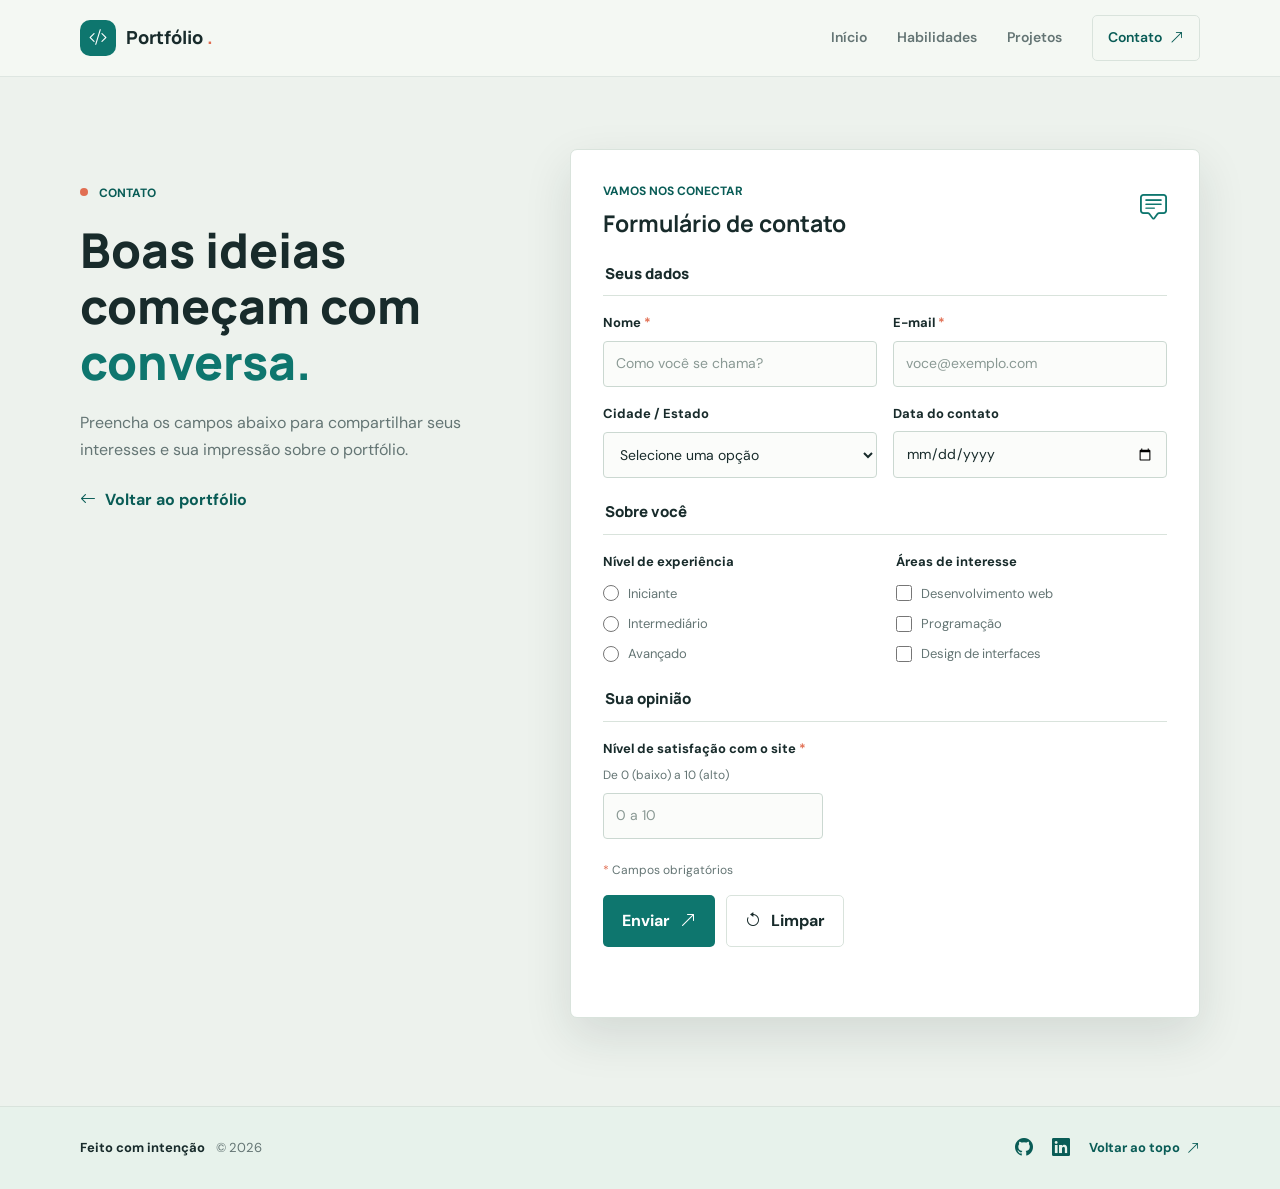
==== contato.html @ fa54955a "first commit" ====
<!DOCTYPE html>
<html lang="pt-BR">
<head>
	<meta charset="UTF-8">
	<meta name="viewport" content="width=device-width, initial-scale=1.0">
	<meta name="description" content="Entre em contato pelo portfólio acadêmico de Análise e Desenvolvimento de Sistemas.">
	<title>Contato | Seu Nome Completo</title>
	<link rel="preconnect" href="https://fonts.googleapis.com">
	<link rel="preconnect" href="https://fonts.gstatic.com" crossorigin>
	<link href="https://fonts.googleapis.com/css2?family=DM+Sans:wght@400;500;600;700&family=Manrope:wght@400;500;600;700;800&display=swap" rel="stylesheet">
	<link rel="stylesheet" href="https://cdn.jsdelivr.net/npm/bootstrap-icons@1.11.3/font/bootstrap-icons.min.css">
	<link rel="stylesheet" href="css/estilo.css">
</head>
<body id="top" class="contact-page">
	<header class="site-header">
		<div class="header-inner">
			<a class="brand" href="index.html" aria-label="Página inicial">
				<span class="brand-icon"><i class="bi bi-code-slash" aria-hidden="true"></i></span>
				<span>Portfólio <span class="brand-dot">.</span></span>
			</a>
			<nav class="main-nav" aria-label="Navegação principal">
				<a href="index.html">Início</a>
				<a href="index.html#secao-habilidades">Habilidades</a>
				<a href="index.html#secao-projetos">Projetos</a>
				<a class="nav-contact" href="contato.html" aria-current="page">Contato <i class="bi bi-arrow-up-right" aria-hidden="true"></i></a>
			</nav>
		</div>
	</header>

	<main class="contact-main content-width">
		<section class="contact-intro" aria-labelledby="titulo-contato">
			<p class="eyebrow"><span class="status-dot"></span> Contato</p>
			<h1 id="titulo-contato">Boas ideias<br>começam com <span>conversa.</span></h1>
			<p>Preencha os campos abaixo para compartilhar seus interesses e sua impressão sobre o portfólio.</p>
			<a class="text-link" href="index.html"><i class="bi bi-arrow-left" aria-hidden="true"></i> Voltar ao portfólio</a>
		</section>

		<section class="form-container" aria-labelledby="titulo-formulario">
			<div class="form-heading">
				<div>
					<p class="eyebrow">Vamos nos conectar</p>
					<h2 id="titulo-formulario">Formulário de contato</h2>
				</div>
				<i class="bi bi-chat-square-text" aria-hidden="true"></i>
			</div>
			<form id="form-contato">
				<fieldset class="form-fieldset">
					<legend>Seus dados</legend>
					<div class="form-grid">
						<label class="form-field">
							<span>Nome <span class="required-mark">*</span></span>
							<input type="text" name="nome" placeholder="Como você se chama?" autocomplete="name" required>
						</label>
						<label class="form-field">
							<span>E-mail <span class="required-mark">*</span></span>
							<input type="email" name="email" placeholder="voce@exemplo.com" autocomplete="email" required>
						</label>
						<label class="form-field">
							<span>Cidade / Estado</span>
							<select name="cidade-estado">
								<option value="" selected>Selecione uma opção</option>
								<option value="sao-paulo-sp">São Paulo / SP</option>
								<option value="rio-de-janeiro-rj">Rio de Janeiro / RJ</option>
								<option value="belo-horizonte-mg">Belo Horizonte / MG</option>
								<option value="outra">Outra cidade</option>
							</select>
						</label>
						<label class="form-field">
							<span>Data do contato</span>
							<input type="date" name="data-contato">
						</label>
					</div>
				</fieldset>

				<fieldset class="form-fieldset choice-fieldset">
					<legend>Sobre você</legend>
					<div class="choice-group">
						<p class="choice-title">Nível de experiência</p>
						<div class="option-list">
							<label class="option-item"><input type="radio" name="experiencia" value="iniciante" required><span>Iniciante</span></label>
							<label class="option-item"><input type="radio" name="experiencia" value="intermediario"><span>Intermediário</span></label>
							<label class="option-item"><input type="radio" name="experiencia" value="avancado"><span>Avançado</span></label>
						</div>
					</div>
					<div class="choice-group">
						<p class="choice-title">Áreas de interesse</p>
						<div class="option-list">
							<label class="option-item"><input type="checkbox" name="interesses" value="desenvolvimento-web"><span>Desenvolvimento web</span></label>
							<label class="option-item"><input type="checkbox" name="interesses" value="programacao"><span>Programação</span></label>
							<label class="option-item"><input type="checkbox" name="interesses" value="design"><span>Design de interfaces</span></label>
						</div>
					</div>
				</fieldset>

				<fieldset class="form-fieldset satisfaction-fieldset">
					<legend>Sua opinião</legend>
					<label class="form-field satisfaction-field">
						<span>Nível de satisfação com o site <span class="required-mark">*</span></span>
						<span class="range-hint">De 0 (baixo) a 10 (alto)</span>
						<input type="number" name="satisfacao" min="0" max="10" placeholder="0 a 10" required>
					</label>
				</fieldset>

				<p class="form-note"><span class="required-mark">*</span> Campos obrigatórios</p>
				<div class="form-actions">
					<button class="button button-primary" type="submit">Enviar <i class="bi bi-arrow-up-right" aria-hidden="true"></i></button>
					<button class="button button-reset" type="reset"><i class="bi bi-arrow-counterclockwise" aria-hidden="true"></i> Limpar</button>
				</div>
				<p class="form-feedback" id="mensagem-formulario" role="status" aria-live="polite"></p>
			</form>
		</section>
	</main>

	<footer class="site-footer">
		<div class="content-width footer-inner">
			<p>Feito com intenção <span>© 2026</span></p>
			<div class="footer-links">
				<a href="https://github.com/" target="_blank" rel="noopener noreferrer" aria-label="GitHub"><i class="bi bi-github" aria-hidden="true"></i></a>
				<a href="https://www.linkedin.com/" target="_blank" rel="noopener noreferrer" aria-label="LinkedIn"><i class="bi bi-linkedin" aria-hidden="true"></i></a>
				<a class="back-to-top" href="#top">Voltar ao topo <i class="bi bi-arrow-up-right" aria-hidden="true"></i></a>
			</div>
		</div>
	</footer>
	<script>
		const contactForm = document.querySelector('#form-contato');
		const feedback = document.querySelector('#mensagem-formulario');

		contactForm.addEventListener('submit', (event) => {
			event.preventDefault();
			feedback.textContent = 'Formulário validado. Para receber mensagens, conecte esta página a um serviço de envio.';
		});

		contactForm.addEventListener('reset', () => {
			feedback.textContent = '';
		});
	</script>
</body>
</html>
---- css/estilo.css ----
@import url('https://fonts.googleapis.com/css2?family=DM+Sans:wght@400;500;600;700&family=Manrope:wght@400;500;600;700;800&display=swap');

:root {
	color-scheme: light;
	--ink: #182b2b;
	--muted: #647574;
	--paper: #f5f8f4;
	--white: #ffffff;
	--line: #d9e3dc;
	--green: #0e766e;
	--green-dark: #095c56;
	--mint: #c6eee0;
	--coral: #e16e52;
	--shadow: 0 16px 42px rgba(24, 43, 43, 0.1);
}

* {
	box-sizing: border-box;
}

html {
	scroll-behavior: smooth;
	scroll-padding-top: 88px;
}

body {
	margin: 0;
	background: var(--paper);
	color: var(--ink);
	font-family: 'DM Sans', sans-serif;
	font-size: 16px;
	line-height: 1.65;
}

a {
	color: inherit;
	text-decoration: none;
}

button,
input,
select {
	font: inherit;
}

button,
a,
input,
select {
	-webkit-tap-highlight-color: transparent;
}

:focus-visible {
	outline: 3px solid var(--coral);
	outline-offset: 3px;
}

.content-width,
.header-inner {
	width: min(1120px, calc(100% - 48px));
	margin: 0 auto;
}

.site-header {
	position: sticky;
	z-index: 10;
	top: 0;
	background: rgba(245, 248, 244, 0.94);
	border-bottom: 1px solid rgba(217, 227, 220, 0.8);
	backdrop-filter: blur(14px);
}

.header-inner {
	min-height: 76px;
	display: flex;
	align-items: center;
	justify-content: space-between;
	gap: 24px;
}

.brand,
.main-nav,
.nav-contact,
.hero-actions,
.button,
.text-link,
.footer-links,
.back-to-top {
	display: inline-flex;
	align-items: center;
}

.brand {
	gap: 10px;
	font-family: 'Manrope', sans-serif;
	font-size: 18px;
	font-weight: 800;
	white-space: nowrap;
}

.brand-icon {
	width: 36px;
	height: 36px;
	display: grid;
	place-items: center;
	border-radius: 10px;
	background: var(--green);
	color: var(--white);
}

.brand-dot {
	color: var(--coral);
}

.main-nav {
	gap: 30px;
	color: var(--muted);
	font-size: 14px;
	font-weight: 600;
}

.main-nav a,
.footer-links a {
	transition: color 160ms ease, background-color 160ms ease;
}

.main-nav a:hover,
.main-nav a[aria-current='page'] {
	color: var(--green-dark);
}

.main-nav .nav-contact {
	gap: 8px;
	padding: 10px 15px;
	border: 1px solid var(--line);
	border-radius: 5px;
	color: var(--ink);
}

.main-nav .nav-contact:hover {
	border-color: var(--green);
	background: var(--white);
}

.hero {
	min-height: 590px;
	position: relative;
	display: grid;
	grid-template-columns: 1.2fr 0.8fr;
	align-items: center;
	gap: 64px;
	padding-top: 62px;
	padding-bottom: 88px;
}

.hero-copy {
	max-width: 660px;
	animation: arrive 600ms ease both;
}

.eyebrow {
	margin: 0 0 18px;
	color: var(--green-dark);
	font-size: 12px;
	font-weight: 700;
	letter-spacing: 0;
	text-transform: uppercase;
}

.status-dot {
	width: 8px;
	height: 8px;
	display: inline-block;
	margin-right: 8px;
	border-radius: 50%;
	background: var(--coral);
	vertical-align: 1px;
}

h1,
h2,
h3,
p,
figure {
	margin-top: 0;
}

h1,
h2,
h3 {
	font-family: 'Manrope', sans-serif;
	line-height: 1.17;
}

.hero h1 {
	margin-bottom: 20px;
	font-size: clamp(48px, 6vw, 76px);
	font-weight: 800;
	letter-spacing: 0;
	line-height: 1.02;
}

.hero h1 span,
.section-heading h2 span,
.contact-intro h1 span {
	color: var(--green);
}

.hero h2 {
	max-width: 590px;
	margin-bottom: 16px;
	font-size: 19px;
	font-weight: 700;
}

.hero-description {
	max-width: 510px;
	margin-bottom: 28px;
	color: var(--muted);
	font-size: 17px;
}

.hero-actions {
	flex-wrap: wrap;
	gap: 22px;
}

.button {
	min-height: 48px;
	justify-content: center;
	gap: 10px;
	padding: 12px 18px;
	border: 1px solid transparent;
	border-radius: 5px;
	cursor: pointer;
	font-weight: 700;
	transition: background-color 160ms ease, transform 160ms ease;
}

.button:hover {
	transform: translateY(-2px);
}

.button-primary {
	background: var(--green);
	color: var(--white);
}

.button-primary:hover {
	background: var(--green-dark);
}

.text-link {
	gap: 9px;
	color: var(--green-dark);
	font-weight: 700;
}

.text-link:hover {
	color: var(--coral);
}

.profile-figure {
	width: min(100%, 350px);
	justify-self: center;
	margin-bottom: 0;
	animation: arrive 700ms 100ms ease both;
}

.profile-frame {
	position: relative;
	padding: 12px;
	border: 1px solid #bad8cc;
	border-radius: 48% 48% 8px 8px;
	background: var(--mint);
	box-shadow: var(--shadow);
}

.profile-frame img {
	width: 100%;
	aspect-ratio: 4 / 5;
	display: block;
	border: 5px solid var(--white);
	border-radius: 48% 48% 4px 4px;
	object-fit: cover;
}

.profile-mark {
	width: 58px;
	height: 58px;
	position: absolute;
	right: -18px;
	bottom: 24px;
	display: grid;
	place-items: center;
	border: 4px solid var(--paper);
	border-radius: 50%;
	background: var(--coral);
	color: var(--white);
	font-size: 23px;
}

.profile-figure figcaption {
	margin-top: 15px;
	color: var(--muted);
	font-size: 13px;
	text-align: center;
}

.profile-figure figcaption span {
	padding: 0 5px;
	color: var(--coral);
}

.scroll-cue {
	position: absolute;
	bottom: 26px;
	left: 0;
	display: inline-flex;
	align-items: center;
	gap: 10px;
	color: var(--muted);
	font-size: 12px;
	font-weight: 600;
}

.scroll-cue i {
	color: var(--coral);
}

.section-band {
	padding: 78px 0;
	background: #e7f2eb;
}

.about-grid {
	display: grid;
	grid-template-columns: 0.9fr 1.1fr;
	gap: 80px;
	align-items: start;
}

.section-heading h2,
.media-copy h2 {
	margin-bottom: 0;
	font-size: 38px;
	font-weight: 800;
}

.about-copy {
	max-width: 570px;
	color: #405451;
}

.about-copy p {
	margin-bottom: 17px;
}

.about-copy .text-link {
	margin-top: 6px;
}

.skills-section,
.projects-section .content-width {
	padding-top: 86px;
	padding-bottom: 86px;
}

.section-heading-row {
	display: flex;
	align-items: end;
	justify-content: space-between;
	gap: 32px;
	margin-bottom: 34px;
}

.section-heading-row .eyebrow {
	margin-bottom: 12px;
}

.section-heading-row h2 {
	font-size: 36px;
}

.section-intro {
	max-width: 300px;
	margin-bottom: 4px;
	color: var(--muted);
	font-size: 14px;
}

.skills-grid {
	display: grid;
	grid-template-columns: 0.85fr 1.15fr;
	gap: 20px;
}

.skill-panel {
	padding: 25px;
	border: 1px solid var(--line);
	border-radius: 6px;
	background: var(--white);
}

.skill-panel h3 {
	display: flex;
	align-items: center;
	gap: 10px;
	margin-bottom: 22px;
	font-size: 17px;
}

.skill-panel h3 i {
	color: var(--green);
	font-size: 20px;
}

.skill-list {
	display: grid;
	grid-template-columns: repeat(2, minmax(0, 1fr));
	gap: 10px 20px;
	margin: 0;
	padding-left: 20px;
	list-style-type: square;
}

.skill-list li::marker {
	color: var(--coral);
}

.learning-list {
	display: grid;
	gap: 13px;
	margin: 0;
	padding: 0;
	list-style: none;
}

.learning-list li {
	display: flex;
	align-items: baseline;
	gap: 13px;
	color: #405451;
}

.learning-list li span {
	color: var(--coral);
	font-size: 12px;
	font-weight: 800;
}

.projects-section {
	background: #edf2ed;
}

.projects-section .section-heading-row {
	margin-bottom: 28px;
}

.table-wrap {
	overflow-x: auto;
	border: 1px solid var(--line);
	border-radius: 6px;
	background: var(--white);
	box-shadow: 0 10px 30px rgba(24, 43, 43, 0.06);
}

table {
	width: 100%;
	min-width: 650px;
	border-collapse: collapse;
	text-align: left;
}

caption {
	padding: 14px 18px;
	color: var(--muted);
	font-size: 13px;
	text-align: left;
}

th,
td {
	padding: 15px 18px;
	border-top: 1px solid var(--line);
	border-right: 1px solid var(--line);
	vertical-align: middle;
}

th:last-child,
td:last-child {
	border-right: 0;
}

thead th {
	background: #e7f2eb;
	color: var(--green-dark);
	font-size: 12px;
	font-weight: 700;
	text-transform: uppercase;
}

tbody th {
	font-weight: 700;
}

tbody td {
	color: var(--muted);
	font-size: 14px;
}

tfoot td {
	background: #f7faf7;
	font-size: 13px;
	font-weight: 700;
}

.project-status {
	display: inline-block;
	padding: 4px 9px;
	border: 1px solid #a9d7c5;
	border-radius: 999px;
	background: #eaf7f0;
	color: var(--green-dark);
	font-size: 12px;
	white-space: nowrap;
}

.status-progress {
	border-color: #f0c4b5;
	background: #fff1eb;
	color: #a44731;
}

.media-section {
	display: grid;
	grid-template-columns: 1fr 0.85fr;
	align-items: center;
	gap: 60px;
	padding-top: 80px;
	padding-bottom: 80px;
}

.media-copy h2 {
	margin-bottom: 15px;
	font-size: 32px;
}

.media-copy > p:last-child {
	max-width: 530px;
	margin-bottom: 0;
	color: var(--muted);
}

.audio-panel {
	display: grid;
	grid-template-columns: 34px 1fr;
	align-items: center;
	gap: 8px 14px;
	padding: 20px;
	border: 1px solid var(--line);
	border-radius: 6px;
	background: var(--white);
	box-shadow: var(--shadow);
}

.audio-panel > i {
	color: var(--coral);
	font-size: 27px;
}

.audio-panel audio {
	width: 100%;
	min-width: 0;
}

.audio-panel > span {
	grid-column: 2;
	color: var(--muted);
	font-size: 12px;
}

.site-footer {
	border-top: 1px solid var(--line);
	background: #e7f2eb;
}

.footer-inner {
	min-height: 82px;
	display: flex;
	align-items: center;
	justify-content: space-between;
	gap: 24px;
}

.footer-inner > p {
	margin: 0;
	color: var(--ink);
	font-size: 13px;
	font-weight: 700;
}

.footer-inner > p span {
	margin-left: 8px;
	color: var(--muted);
	font-weight: 400;
}

.footer-links {
	gap: 19px;
	color: var(--green-dark);
}

.footer-links a:hover {
	color: var(--coral);
}

.footer-links > a:not(.back-to-top) {
	font-size: 18px;
}

.back-to-top {
	gap: 7px;
	font-size: 13px;
	font-weight: 700;
}

.contact-page {
	background: #edf2ed;
}

.contact-main {
	display: grid;
	grid-template-columns: 0.8fr 1.2fr;
	align-items: start;
	gap: 70px;
	padding-top: 72px;
	padding-bottom: 88px;
}

.contact-intro {
	position: sticky;
	top: 116px;
	padding-top: 35px;
}

.contact-intro h1 {
	margin-bottom: 20px;
	font-size: 48px;
	font-weight: 800;
	letter-spacing: 0;
}

.contact-intro > p:not(.eyebrow) {
	max-width: 390px;
	margin-bottom: 24px;
	color: var(--muted);
}

.form-container {
	padding: 32px;
	border: 1px solid var(--line);
	border-radius: 7px;
	background: var(--white);
	box-shadow: 0 18px 48px rgba(24, 43, 43, 0.12);
}

.form-heading {
	display: flex;
	align-items: center;
	justify-content: space-between;
	gap: 16px;
	margin-bottom: 25px;
}

.form-heading .eyebrow {
	margin-bottom: 8px;
}

.form-heading h2 {
	margin: 0;
	font-size: 23px;
}

.form-heading > i {
	color: var(--green);
	font-size: 27px;
}

.form-fieldset {
	min-width: 0;
	margin: 0 0 22px;
	padding: 0;
	border: 0;
}

.form-fieldset legend {
	width: 100%;
	margin-bottom: 16px;
	padding-bottom: 9px;
	border-bottom: 1px solid var(--line);
	font-family: 'Manrope', sans-serif;
	font-size: 15px;
	font-weight: 800;
}

.form-grid {
	display: grid;
	grid-template-columns: repeat(2, minmax(0, 1fr));
	gap: 16px;
}

.form-field {
	min-width: 0;
	display: grid;
	gap: 7px;
	color: var(--ink);
	font-size: 13px;
	font-weight: 700;
}

.required-mark {
	color: var(--coral);
}

.form-field input,
.form-field select {
	width: 100%;
	min-height: 46px;
	padding: 10px 12px;
	border: 1px solid #cbd8d1;
	border-radius: 4px;
	background: #fbfcfa;
	color: var(--ink);
	font-size: 14px;
	font-weight: 400;
}

.form-field input::placeholder {
	color: #8a9994;
}

.form-field input:focus,
.form-field select:focus {
	border-color: var(--green);
	outline: 2px solid rgba(14, 118, 110, 0.18);
}

.choice-fieldset {
	display: grid;
	grid-template-columns: 1fr 1fr;
	gap: 16px 22px;
}

.choice-fieldset legend {
	grid-column: 1 / -1;
}

.choice-title {
	margin-bottom: 10px;
	font-size: 13px;
	font-weight: 700;
}

.option-list {
	display: grid;
	gap: 9px;
}

.option-item {
	display: flex;
	align-items: center;
	gap: 9px;
	color: var(--muted);
	font-size: 13px;
	cursor: pointer;
}

.option-item input {
	width: 16px;
	height: 16px;
	margin: 0;
	accent-color: var(--green);
}

.satisfaction-field {
	max-width: 220px;
}

.range-hint {
	color: var(--muted);
	font-size: 12px;
	font-weight: 400;
}

.form-note {
	margin: 0 0 14px;
	color: var(--muted);
	font-size: 12px;
}

.form-actions {
	display: flex;
	flex-wrap: wrap;
	gap: 11px;
}

.button-reset {
	border-color: var(--line);
	background: var(--white);
	color: var(--ink);
}

.button-reset:hover {
	background: #f2f6f2;
}

.form-feedback {
	min-height: 24px;
	margin: 14px 0 0;
	color: var(--green-dark);
	font-size: 13px;
	font-weight: 600;
}

@keyframes arrive {
	from {
		opacity: 0;
		transform: translateY(14px);
	}
	to {
		opacity: 1;
		transform: translateY(0);
	}
}

@media (max-width: 780px) {
	.content-width,
	.header-inner {
		width: min(100% - 36px, 620px);
	}

	.header-inner {
		min-height: 68px;
	}

	.main-nav {
		gap: 15px;
		font-size: 13px;
	}

	.main-nav .nav-contact {
		padding: 8px 10px;
	}

	.hero {
		min-height: auto;
		grid-template-columns: 1fr 0.68fr;
		gap: 28px;
		padding-top: 66px;
		padding-bottom: 92px;
	}

	.hero h1 {
		font-size: 56px;
	}

	.hero h2 {
		font-size: 17px;
	}

	.profile-mark {
		right: -10px;
	}

	.about-grid {
		gap: 36px;
	}

	.skills-grid {
		grid-template-columns: 1fr;
	}

	.contact-main {
		grid-template-columns: 1fr;
		gap: 28px;
		padding-top: 45px;
	}

	.contact-intro {
		position: static;
		padding-top: 0;
	}

	.contact-intro h1 br {
		display: none;
	}
}

@media (max-width: 560px) {
	body {
		font-size: 15px;
	}

	.content-width,
	.header-inner {
		width: calc(100% - 32px);
	}

	.header-inner {
		align-items: flex-start;
		flex-direction: column;
		gap: 7px;
		padding-top: 12px;
		padding-bottom: 12px;
	}

	.brand {
		font-size: 16px;
	}

	.brand-icon {
		width: 30px;
		height: 30px;
	}

	.main-nav {
		width: 100%;
		justify-content: space-between;
		gap: 7px;
		font-size: 12px;
	}

	.main-nav .nav-contact {
		gap: 4px;
		padding: 5px 7px;
	}

	.hero {
		grid-template-columns: 1fr;
		gap: 32px;
		padding-top: 52px;
		padding-bottom: 74px;
	}

	.hero h1 {
		font-size: 50px;
	}

	.hero-description {
		font-size: 16px;
	}

	.profile-figure {
		width: min(76%, 290px);
	}

	.scroll-cue {
		bottom: 24px;
	}

	.section-band {
		padding: 58px 0;
	}

	.about-grid {
		grid-template-columns: 1fr;
		gap: 24px;
	}

	.section-heading h2,
	.section-heading-row h2 {
		font-size: 30px;
	}

	.skills-section,
	.projects-section .content-width {
		padding-top: 60px;
		padding-bottom: 60px;
	}

	.section-heading-row {
		align-items: flex-start;
		flex-direction: column;
		gap: 10px;
		margin-bottom: 25px;
	}

	.skill-panel {
		padding: 20px;
	}

	.skill-list {
		grid-template-columns: 1fr 1fr;
		gap: 8px 12px;
	}

	.media-section {
		grid-template-columns: 1fr;
		gap: 24px;
		padding-top: 58px;
		padding-bottom: 58px;
	}

	.media-copy h2 {
		font-size: 29px;
	}

	.footer-inner {
		align-items: flex-start;
		flex-direction: column;
		gap: 12px;
		padding-top: 18px;
		padding-bottom: 18px;
	}

	.footer-links {
		width: 100%;
		gap: 16px;
	}

	.back-to-top {
		margin-left: auto;
	}

	.contact-main {
		padding-top: 38px;
		padding-bottom: 58px;
	}

	.contact-intro h1 {
		font-size: 39px;
	}

	.form-container {
		padding: 22px 18px;
	}

	.form-grid,
	.choice-fieldset {
		grid-template-columns: 1fr;
	}

	.choice-fieldset legend {
		grid-column: auto;
	}

	.option-list {
		grid-template-columns: 1fr 1fr;
	}
}

@media (prefers-reduced-motion: reduce) {
	*,
	*::before,
	*::after {
		scroll-behavior: auto !important;
		animation-duration: 0.01ms !important;
		animation-iteration-count: 1 !important;
		transition-duration: 0.01ms !important;
	}
}
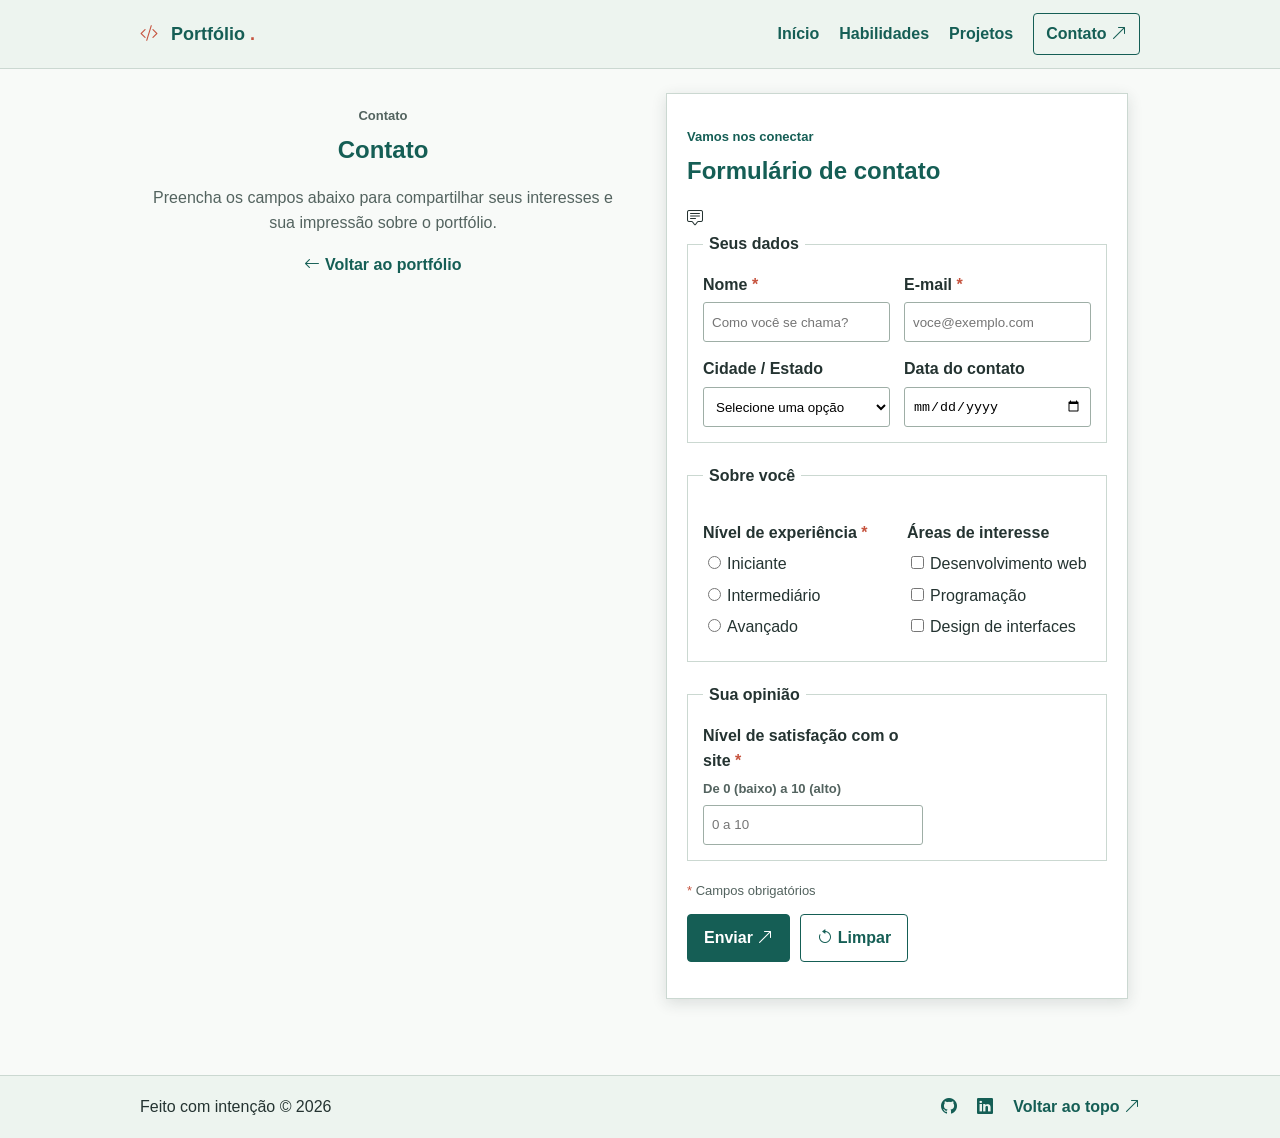
==== commit 169f47a6: "refactor: update HTML structure and improve accessibility in contato and index pages" ====
--- a/contato.html
+++ b/contato.html
@@ -5,10 +5,7 @@
 	<meta name="viewport" content="width=device-width, initial-scale=1.0">
 	<meta name="description" content="Entre em contato pelo portfólio acadêmico de Análise e Desenvolvimento de Sistemas.">
 	<title>Contato | Seu Nome Completo</title>
-	<link rel="preconnect" href="https://fonts.googleapis.com">
-	<link rel="preconnect" href="https://fonts.gstatic.com" crossorigin>
-	<link href="https://fonts.googleapis.com/css2?family=DM+Sans:wght@400;500;600;700&family=Manrope:wght@400;500;600;700;800&display=swap" rel="stylesheet">
-	<link rel="stylesheet" href="https://cdn.jsdelivr.net/npm/bootstrap-icons@1.11.3/font/bootstrap-icons.min.css">
+	<link rel="stylesheet" href="https://cdn.jsdelivr.net/npm/bootstrap-icons@1.11.3/font/bootstrap-icons.min.css" referrerpolicy="no-referrer">
 	<link rel="stylesheet" href="css/estilo.css">
 </head>
 <body id="top" class="contact-page">
@@ -30,7 +27,7 @@
 	<main class="contact-main content-width">
 		<section class="contact-intro" aria-labelledby="titulo-contato">
 			<p class="eyebrow"><span class="status-dot"></span> Contato</p>
-			<h1 id="titulo-contato">Boas ideias<br>começam com <span>conversa.</span></h1>
+			<h1 class="page-title" id="titulo-contato">Contato</h1>
 			<p>Preencha os campos abaixo para compartilhar seus interesses e sua impressão sobre o portfólio.</p>
 			<a class="text-link" href="index.html"><i class="bi bi-arrow-left" aria-hidden="true"></i> Voltar ao portfólio</a>
 		</section>
@@ -43,7 +40,7 @@
 				</div>
 				<i class="bi bi-chat-square-text" aria-hidden="true"></i>
 			</div>
-			<form id="form-contato">
+			<form id="form-contato" method="post">
 				<fieldset class="form-fieldset">
 					<legend>Seus dados</legend>
 					<div class="form-grid">
@@ -75,7 +72,7 @@
 				<fieldset class="form-fieldset choice-fieldset">
 					<legend>Sobre você</legend>
 					<div class="choice-group">
-						<p class="choice-title">Nível de experiência</p>
+						<p class="choice-title">Nível de experiência <span class="required-mark">*</span></p>
 						<div class="option-list">
 							<label class="option-item"><input type="radio" name="experiencia" value="iniciante" required><span>Iniciante</span></label>
 							<label class="option-item"><input type="radio" name="experiencia" value="intermediario"><span>Intermediário</span></label>
@@ -103,7 +100,7 @@
 
 				<p class="form-note"><span class="required-mark">*</span> Campos obrigatórios</p>
 				<div class="form-actions">
-					<button class="button button-primary" type="submit">Enviar <i class="bi bi-arrow-up-right" aria-hidden="true"></i></button>
+					<button class="button button-primary" type="submit" disabled>Enviar <i class="bi bi-arrow-up-right" aria-hidden="true"></i></button>
 					<button class="button button-reset" type="reset"><i class="bi bi-arrow-counterclockwise" aria-hidden="true"></i> Limpar</button>
 				</div>
 				<p class="form-feedback" id="mensagem-formulario" role="status" aria-live="polite"></p>
@@ -124,10 +121,11 @@
 	<script>
 		const contactForm = document.querySelector('#form-contato');
 		const feedback = document.querySelector('#mensagem-formulario');
+		contactForm.querySelector('button[type="submit"]').disabled = false;
 
 		contactForm.addEventListener('submit', (event) => {
 			event.preventDefault();
-			feedback.textContent = 'Formulário validado. Para receber mensagens, conecte esta página a um serviço de envio.';
+			feedback.textContent = 'Demonstração: os dados foram validados no navegador, mas não foram enviados.';
 		});
 
 		contactForm.addEventListener('reset', () => {
--- a/css/estilo.css
+++ b/css/estilo.css
@@ -1,17 +1,9 @@
-@import url('https://fonts.googleapis.com/css2?family=DM+Sans:wght@400;500;600;700&family=Manrope:wght@400;500;600;700;800&display=swap');
-
 :root {
-	color-scheme: light;
-	--ink: #182b2b;
-	--muted: #647574;
-	--paper: #f5f8f4;
-	--white: #ffffff;
-	--line: #d9e3dc;
-	--green: #0e766e;
-	--green-dark: #095c56;
-	--mint: #c6eee0;
-	--coral: #e16e52;
-	--shadow: 0 16px 42px rgba(24, 43, 43, 0.1);
+	--cor-principal: #155e55;
+	--cor-destaque: #c6533e;
+	--cor-texto: #243331;
+	--cor-suave: #edf4ef;
+	--cor-borda: #cbd8d1;
 }
 
 * {
@@ -20,736 +12,373 @@
 
 html {
 	scroll-behavior: smooth;
-	scroll-padding-top: 88px;
 }
 
 body {
 	margin: 0;
-	background: var(--paper);
-	color: var(--ink);
-	font-family: 'DM Sans', sans-serif;
-	font-size: 16px;
-	line-height: 1.65;
+	background: #f8faf8;
+	color: var(--cor-texto);
+	font-family: Arial, sans-serif;
+	line-height: 1.6;
 }
 
 a {
-	color: inherit;
+	color: var(--cor-principal);
 	text-decoration: none;
 }
 
-button,
-input,
-select {
-	font: inherit;
-}
-
-button,
-a,
-input,
-select {
-	-webkit-tap-highlight-color: transparent;
-}
-
-:focus-visible {
-	outline: 3px solid var(--coral);
-	outline-offset: 3px;
+a:hover {
+	color: var(--cor-destaque);
 }
 
 .content-width,
 .header-inner {
-	width: min(1120px, calc(100% - 48px));
+	width: min(100% - 36px, 1000px);
 	margin: 0 auto;
 }
 
 .site-header {
-	position: sticky;
-	z-index: 10;
-	top: 0;
-	background: rgba(245, 248, 244, 0.94);
-	border-bottom: 1px solid rgba(217, 227, 220, 0.8);
-	backdrop-filter: blur(14px);
+	background: var(--cor-suave);
+	border-bottom: 1px solid var(--cor-borda);
 }
 
 .header-inner {
-	min-height: 76px;
+	min-height: 68px;
 	display: flex;
 	align-items: center;
 	justify-content: space-between;
-	gap: 24px;
-}
-
-.brand,
+	gap: 20px;
+}
+
+.brand {
+	font-size: 18px;
+	font-weight: bold;
+}
+
+.brand-icon {
+	margin-right: 8px;
+	color: var(--cor-destaque);
+}
+
+.brand-dot,
+.required-mark,
+.status-dot {
+	color: var(--cor-destaque);
+}
+
 .main-nav,
-.nav-contact,
-.hero-actions,
-.button,
-.text-link,
-.footer-links,
-.back-to-top {
-	display: inline-flex;
+.footer-links {
+	display: flex;
 	align-items: center;
-}
-
-.brand {
-	gap: 10px;
-	font-family: 'Manrope', sans-serif;
-	font-size: 18px;
-	font-weight: 800;
-	white-space: nowrap;
-}
-
-.brand-icon {
-	width: 36px;
-	height: 36px;
-	display: grid;
-	place-items: center;
-	border-radius: 10px;
-	background: var(--green);
-	color: var(--white);
-}
-
-.brand-dot {
-	color: var(--coral);
-}
-
-.main-nav {
-	gap: 30px;
-	color: var(--muted);
-	font-size: 14px;
-	font-weight: 600;
+	gap: 20px;
 }
 
 .main-nav a,
 .footer-links a {
-	transition: color 160ms ease, background-color 160ms ease;
-}
-
-.main-nav a:hover,
-.main-nav a[aria-current='page'] {
-	color: var(--green-dark);
+	font-weight: bold;
 }
 
 .main-nav .nav-contact {
-	gap: 8px;
-	padding: 10px 15px;
-	border: 1px solid var(--line);
-	border-radius: 5px;
-	color: var(--ink);
-}
-
-.main-nav .nav-contact:hover {
-	border-color: var(--green);
-	background: var(--white);
-}
-
-.hero {
-	min-height: 590px;
-	position: relative;
-	display: grid;
-	grid-template-columns: 1.2fr 0.8fr;
-	align-items: center;
-	gap: 64px;
-	padding-top: 62px;
-	padding-bottom: 88px;
-}
-
-.hero-copy {
-	max-width: 660px;
-	animation: arrive 600ms ease both;
-}
-
-.eyebrow {
-	margin: 0 0 18px;
-	color: var(--green-dark);
-	font-size: 12px;
-	font-weight: 700;
-	letter-spacing: 0;
-	text-transform: uppercase;
-}
-
-.status-dot {
-	width: 8px;
-	height: 8px;
-	display: inline-block;
-	margin-right: 8px;
-	border-radius: 50%;
-	background: var(--coral);
-	vertical-align: 1px;
-}
-
-h1,
-h2,
-h3,
-p,
-figure {
-	margin-top: 0;
+	padding: 7px 12px;
+	border: 1px solid var(--cor-principal);
+	border-radius: 4px;
+}
+
+main {
+	padding-top: 28px;
+}
+
+section {
+	margin: 0 auto 36px;
 }
 
 h1,
 h2,
 h3 {
-	font-family: 'Manrope', sans-serif;
-	line-height: 1.17;
-}
-
-.hero h1 {
-	margin-bottom: 20px;
-	font-size: clamp(48px, 6vw, 76px);
-	font-weight: 800;
-	letter-spacing: 0;
-	line-height: 1.02;
-}
-
-.hero h1 span,
-.section-heading h2 span,
-.contact-intro h1 span {
-	color: var(--green);
+	line-height: 1.25;
+}
+
+.page-title {
+	width: fit-content;
+	margin: 0 auto 20px;
+	color: var(--cor-principal);
+	text-align: center;
+}
+
+.hero {
+	padding: 28px 20px;
+	text-align: center;
 }
 
 .hero h2 {
-	max-width: 590px;
-	margin-bottom: 16px;
-	font-size: 19px;
-	font-weight: 700;
-}
-
-.hero-description {
-	max-width: 510px;
-	margin-bottom: 28px;
-	color: var(--muted);
-	font-size: 17px;
+	font-size: 20px;
+}
+
+.eyebrow {
+	margin-bottom: 8px;
+	color: var(--cor-principal);
+	font-size: 13px;
+	font-weight: bold;
+}
+
+.hero-description,
+.section-intro,
+.contact-intro > p {
+	color: #53635f;
 }
 
 .hero-actions {
+	display: flex;
+	justify-content: center;
+	align-items: center;
 	flex-wrap: wrap;
-	gap: 22px;
+	gap: 16px;
+	margin-top: 20px;
 }
 
 .button {
-	min-height: 48px;
-	justify-content: center;
-	gap: 10px;
-	padding: 12px 18px;
-	border: 1px solid transparent;
-	border-radius: 5px;
+	display: inline-block;
+	padding: 10px 16px;
+	border: 1px solid var(--cor-principal);
+	border-radius: 4px;
+	background: var(--cor-principal);
+	color: white;
 	cursor: pointer;
-	font-weight: 700;
-	transition: background-color 160ms ease, transform 160ms ease;
+	font: inherit;
+	font-weight: bold;
 }
 
 .button:hover {
-	transform: translateY(-2px);
-}
-
-.button-primary {
-	background: var(--green);
-	color: var(--white);
-}
-
-.button-primary:hover {
-	background: var(--green-dark);
+	background: #0e4942;
+	color: white;
+}
+
+.button-reset {
+	background: white;
+	color: var(--cor-principal);
+}
+
+.button-reset:hover {
+	background: var(--cor-suave);
+	color: var(--cor-principal);
 }
 
 .text-link {
-	gap: 9px;
-	color: var(--green-dark);
-	font-weight: 700;
-}
-
-.text-link:hover {
-	color: var(--coral);
+	font-weight: bold;
 }
 
 .profile-figure {
-	width: min(100%, 350px);
-	justify-self: center;
-	margin-bottom: 0;
-	animation: arrive 700ms 100ms ease both;
+	width: min(100%, 300px);
+	margin: 24px auto 0;
 }
 
 .profile-frame {
-	position: relative;
-	padding: 12px;
-	border: 1px solid #bad8cc;
-	border-radius: 48% 48% 8px 8px;
-	background: var(--mint);
-	box-shadow: var(--shadow);
+	padding: 10px;
+	border: 2px solid var(--cor-principal);
+	background: var(--cor-suave);
 }
 
 .profile-frame img {
 	width: 100%;
-	aspect-ratio: 4 / 5;
 	display: block;
-	border: 5px solid var(--white);
-	border-radius: 48% 48% 4px 4px;
-	object-fit: cover;
+	border: 3px solid white;
 }
 
 .profile-mark {
-	width: 58px;
-	height: 58px;
-	position: absolute;
-	right: -18px;
-	bottom: 24px;
+	display: none;
+}
+
+.profile-figure figcaption {
+	margin-top: 8px;
+	color: #53635f;
+}
+
+.scroll-cue {
+	display: inline-block;
+	margin-top: 16px;
+}
+
+.section-band,
+.projects-section {
+	padding: 28px 20px;
+	background: var(--cor-suave);
+}
+
+.about-grid,
+.skills-grid,
+.media-section,
+.contact-main {
 	display: grid;
-	place-items: center;
-	border: 4px solid var(--paper);
-	border-radius: 50%;
-	background: var(--coral);
-	color: var(--white);
-	font-size: 23px;
-}
-
-.profile-figure figcaption {
-	margin-top: 15px;
-	color: var(--muted);
-	font-size: 13px;
-	text-align: center;
-}
-
-.profile-figure figcaption span {
-	padding: 0 5px;
-	color: var(--coral);
-}
-
-.scroll-cue {
-	position: absolute;
-	bottom: 26px;
-	left: 0;
-	display: inline-flex;
-	align-items: center;
-	gap: 10px;
-	color: var(--muted);
-	font-size: 12px;
-	font-weight: 600;
-}
-
-.scroll-cue i {
-	color: var(--coral);
-}
-
-.section-band {
-	padding: 78px 0;
-	background: #e7f2eb;
-}
-
-.about-grid {
-	display: grid;
-	grid-template-columns: 0.9fr 1.1fr;
-	gap: 80px;
+	grid-template-columns: 1fr 1fr;
+	gap: 28px;
 	align-items: start;
+}
+
+.section-heading-row {
+	display: flex;
+	align-items: end;
+	justify-content: space-between;
+	gap: 20px;
+	margin-bottom: 20px;
 }
 
 .section-heading h2,
 .media-copy h2 {
-	margin-bottom: 0;
-	font-size: 38px;
-	font-weight: 800;
-}
-
-.about-copy {
-	max-width: 570px;
-	color: #405451;
-}
-
-.about-copy p {
-	margin-bottom: 17px;
-}
-
-.about-copy .text-link {
-	margin-top: 6px;
-}
-
-.skills-section,
-.projects-section .content-width {
-	padding-top: 86px;
-	padding-bottom: 86px;
-}
-
-.section-heading-row {
-	display: flex;
-	align-items: end;
-	justify-content: space-between;
-	gap: 32px;
-	margin-bottom: 34px;
-}
-
-.section-heading-row .eyebrow {
-	margin-bottom: 12px;
-}
-
-.section-heading-row h2 {
-	font-size: 36px;
+	margin-top: 0;
+	color: var(--cor-principal);
 }
 
 .section-intro {
 	max-width: 300px;
-	margin-bottom: 4px;
-	color: var(--muted);
-	font-size: 14px;
-}
-
-.skills-grid {
-	display: grid;
-	grid-template-columns: 0.85fr 1.15fr;
-	gap: 20px;
 }
 
 .skill-panel {
-	padding: 25px;
-	border: 1px solid var(--line);
-	border-radius: 6px;
-	background: var(--white);
-}
-
-.skill-panel h3 {
-	display: flex;
-	align-items: center;
-	gap: 10px;
-	margin-bottom: 22px;
-	font-size: 17px;
-}
-
-.skill-panel h3 i {
-	color: var(--green);
-	font-size: 20px;
+	padding: 18px;
+	border: 1px solid var(--cor-borda);
+	background: white;
 }
 
 .skill-list {
-	display: grid;
-	grid-template-columns: repeat(2, minmax(0, 1fr));
-	gap: 10px 20px;
-	margin: 0;
-	padding-left: 20px;
+	padding-left: 24px;
 	list-style-type: square;
 }
 
-.skill-list li::marker {
-	color: var(--coral);
-}
-
-.learning-list {
-	display: grid;
-	gap: 13px;
-	margin: 0;
-	padding: 0;
-	list-style: none;
-}
-
 .learning-list li {
-	display: flex;
-	align-items: baseline;
-	gap: 13px;
-	color: #405451;
-}
-
-.learning-list li span {
-	color: var(--coral);
-	font-size: 12px;
-	font-weight: 800;
-}
-
-.projects-section {
-	background: #edf2ed;
-}
-
-.projects-section .section-heading-row {
-	margin-bottom: 28px;
+	margin-bottom: 8px;
 }
 
 .table-wrap {
 	overflow-x: auto;
-	border: 1px solid var(--line);
-	border-radius: 6px;
-	background: var(--white);
-	box-shadow: 0 10px 30px rgba(24, 43, 43, 0.06);
+	border: 1px solid var(--cor-borda);
+	background: white;
+	box-shadow: 0 4px 12px rgba(36, 51, 49, 0.12);
 }
 
 table {
 	width: 100%;
-	min-width: 650px;
+	min-width: 600px;
 	border-collapse: collapse;
 	text-align: left;
 }
 
 caption {
-	padding: 14px 18px;
-	color: var(--muted);
-	font-size: 13px;
-	text-align: left;
+	padding: 12px;
+	font-weight: bold;
 }
 
 th,
 td {
-	padding: 15px 18px;
-	border-top: 1px solid var(--line);
-	border-right: 1px solid var(--line);
-	vertical-align: middle;
-}
-
-th:last-child,
-td:last-child {
-	border-right: 0;
-}
-
-thead th {
-	background: #e7f2eb;
-	color: var(--green-dark);
-	font-size: 12px;
-	font-weight: 700;
-	text-transform: uppercase;
-}
-
-tbody th {
-	font-weight: 700;
-}
-
-tbody td {
-	color: var(--muted);
-	font-size: 14px;
-}
-
-tfoot td {
-	background: #f7faf7;
-	font-size: 13px;
-	font-weight: 700;
+	padding: 12px 15px;
+	border: 1px solid var(--cor-borda);
+}
+
+thead,
+tfoot {
+	background: var(--cor-suave);
 }
 
 .project-status {
-	display: inline-block;
-	padding: 4px 9px;
-	border: 1px solid #a9d7c5;
-	border-radius: 999px;
-	background: #eaf7f0;
-	color: var(--green-dark);
-	font-size: 12px;
-	white-space: nowrap;
+	font-weight: bold;
 }
 
 .status-progress {
-	border-color: #f0c4b5;
-	background: #fff1eb;
-	color: #a44731;
+	color: var(--cor-destaque);
 }
 
 .media-section {
-	display: grid;
-	grid-template-columns: 1fr 0.85fr;
-	align-items: center;
-	gap: 60px;
-	padding-top: 80px;
-	padding-bottom: 80px;
-}
-
-.media-copy h2 {
-	margin-bottom: 15px;
-	font-size: 32px;
-}
-
-.media-copy > p:last-child {
-	max-width: 530px;
-	margin-bottom: 0;
-	color: var(--muted);
+	padding: 20px 0;
 }
 
 .audio-panel {
-	display: grid;
-	grid-template-columns: 34px 1fr;
-	align-items: center;
-	gap: 8px 14px;
-	padding: 20px;
-	border: 1px solid var(--line);
-	border-radius: 6px;
-	background: var(--white);
-	box-shadow: var(--shadow);
-}
-
-.audio-panel > i {
-	color: var(--coral);
-	font-size: 27px;
+	padding: 16px;
+	border: 1px solid var(--cor-borda);
+	background: white;
 }
 
 .audio-panel audio {
 	width: 100%;
-	min-width: 0;
-}
-
-.audio-panel > span {
-	grid-column: 2;
-	color: var(--muted);
-	font-size: 12px;
+}
+
+.audio-panel span {
+	display: block;
+	color: #53635f;
 }
 
 .site-footer {
-	border-top: 1px solid var(--line);
-	background: #e7f2eb;
+	padding: 18px 0;
+	border-top: 1px solid var(--cor-borda);
+	background: var(--cor-suave);
 }
 
 .footer-inner {
-	min-height: 82px;
-	display: flex;
+	display: flex;
+	justify-content: space-between;
 	align-items: center;
-	justify-content: space-between;
-	gap: 24px;
-}
-
-.footer-inner > p {
+	gap: 20px;
+}
+
+.footer-inner p {
 	margin: 0;
-	color: var(--ink);
-	font-size: 13px;
-	font-weight: 700;
-}
-
-.footer-inner > p span {
-	margin-left: 8px;
-	color: var(--muted);
-	font-weight: 400;
-}
-
-.footer-links {
-	gap: 19px;
-	color: var(--green-dark);
-}
-
-.footer-links a:hover {
-	color: var(--coral);
-}
-
-.footer-links > a:not(.back-to-top) {
-	font-size: 18px;
-}
-
-.back-to-top {
-	gap: 7px;
-	font-size: 13px;
-	font-weight: 700;
-}
-
-.contact-page {
-	background: #edf2ed;
 }
 
 .contact-main {
-	display: grid;
-	grid-template-columns: 0.8fr 1.2fr;
-	align-items: start;
-	gap: 70px;
-	padding-top: 72px;
-	padding-bottom: 88px;
+	padding-top: 24px;
+	padding-bottom: 40px;
 }
 
 .contact-intro {
-	position: sticky;
-	top: 116px;
-	padding-top: 35px;
-}
-
-.contact-intro h1 {
-	margin-bottom: 20px;
-	font-size: 48px;
-	font-weight: 800;
-	letter-spacing: 0;
-}
-
-.contact-intro > p:not(.eyebrow) {
-	max-width: 390px;
-	margin-bottom: 24px;
-	color: var(--muted);
+	text-align: center;
 }
 
 .form-container {
-	padding: 32px;
-	border: 1px solid var(--line);
-	border-radius: 7px;
-	background: var(--white);
-	box-shadow: 0 18px 48px rgba(24, 43, 43, 0.12);
-}
-
-.form-heading {
-	display: flex;
-	align-items: center;
-	justify-content: space-between;
-	gap: 16px;
-	margin-bottom: 25px;
-}
-
-.form-heading .eyebrow {
-	margin-bottom: 8px;
+	padding: 20px;
+	border: 1px solid var(--cor-borda);
+	background: white;
+	box-shadow: 0 4px 14px rgba(36, 51, 49, 0.14);
 }
 
 .form-heading h2 {
-	margin: 0;
-	font-size: 23px;
-}
-
-.form-heading > i {
-	color: var(--green);
-	font-size: 27px;
+	margin-top: 0;
+	color: var(--cor-principal);
 }
 
 .form-fieldset {
-	min-width: 0;
-	margin: 0 0 22px;
-	padding: 0;
-	border: 0;
+	margin: 0 0 20px;
+	padding: 15px;
+	border: 1px solid var(--cor-borda);
 }
 
 .form-fieldset legend {
-	width: 100%;
-	margin-bottom: 16px;
-	padding-bottom: 9px;
-	border-bottom: 1px solid var(--line);
-	font-family: 'Manrope', sans-serif;
-	font-size: 15px;
-	font-weight: 800;
+	padding: 0 6px;
+	font-weight: bold;
 }
 
 .form-grid {
 	display: grid;
-	grid-template-columns: repeat(2, minmax(0, 1fr));
-	gap: 16px;
+	grid-template-columns: 1fr 1fr;
+	gap: 14px;
 }
 
 .form-field {
-	min-width: 0;
 	display: grid;
-	gap: 7px;
-	color: var(--ink);
-	font-size: 13px;
-	font-weight: 700;
-}
-
-.required-mark {
-	color: var(--coral);
+	gap: 5px;
+	font-weight: bold;
 }
 
 .form-field input,
 .form-field select {
 	width: 100%;
-	min-height: 46px;
-	padding: 10px 12px;
-	border: 1px solid #cbd8d1;
-	border-radius: 4px;
-	background: #fbfcfa;
-	color: var(--ink);
-	font-size: 14px;
-	font-weight: 400;
-}
-
-.form-field input::placeholder {
-	color: #8a9994;
-}
-
-.form-field input:focus,
-.form-field select:focus {
-	border-color: var(--green);
-	outline: 2px solid rgba(14, 118, 110, 0.18);
+	min-height: 40px;
+	padding: 8px;
+	border: 1px solid #9eaea6;
+	border-radius: 3px;
+	background: white;
 }
 
 .choice-fieldset {
 	display: grid;
 	grid-template-columns: 1fr 1fr;
-	gap: 16px 22px;
+	gap: 12px 20px;
 }
 
 .choice-fieldset legend {
@@ -757,285 +386,58 @@
 }
 
 .choice-title {
-	margin-bottom: 10px;
-	font-size: 13px;
-	font-weight: 700;
-}
-
-.option-list {
-	display: grid;
-	gap: 9px;
+	margin-bottom: 6px;
+	font-weight: bold;
 }
 
 .option-item {
-	display: flex;
-	align-items: center;
-	gap: 9px;
-	color: var(--muted);
-	font-size: 13px;
-	cursor: pointer;
+	display: block;
+	margin-bottom: 6px;
 }
 
 .option-item input {
-	width: 16px;
-	height: 16px;
-	margin: 0;
-	accent-color: var(--green);
+	margin-right: 6px;
 }
 
 .satisfaction-field {
 	max-width: 220px;
 }
 
-.range-hint {
-	color: var(--muted);
-	font-size: 12px;
-	font-weight: 400;
-}
-
+.range-hint,
 .form-note {
-	margin: 0 0 14px;
-	color: var(--muted);
-	font-size: 12px;
+	color: #53635f;
+	font-size: 13px;
 }
 
 .form-actions {
 	display: flex;
-	flex-wrap: wrap;
-	gap: 11px;
-}
-
-.button-reset {
-	border-color: var(--line);
-	background: var(--white);
-	color: var(--ink);
-}
-
-.button-reset:hover {
-	background: #f2f6f2;
+	gap: 10px;
 }
 
 .form-feedback {
-	min-height: 24px;
-	margin: 14px 0 0;
-	color: var(--green-dark);
-	font-size: 13px;
-	font-weight: 600;
-}
-
-@keyframes arrive {
-	from {
-		opacity: 0;
-		transform: translateY(14px);
-	}
-	to {
-		opacity: 1;
-		transform: translateY(0);
-	}
-}
-
-@media (max-width: 780px) {
-	.content-width,
-	.header-inner {
-		width: min(100% - 36px, 620px);
-	}
-
-	.header-inner {
-		min-height: 68px;
-	}
-
-	.main-nav {
-		gap: 15px;
-		font-size: 13px;
-	}
-
-	.main-nav .nav-contact {
-		padding: 8px 10px;
-	}
-
-	.hero {
-		min-height: auto;
-		grid-template-columns: 1fr 0.68fr;
-		gap: 28px;
-		padding-top: 66px;
-		padding-bottom: 92px;
-	}
-
-	.hero h1 {
-		font-size: 56px;
-	}
-
-	.hero h2 {
-		font-size: 17px;
-	}
-
-	.profile-mark {
-		right: -10px;
-	}
-
-	.about-grid {
-		gap: 36px;
-	}
-
-	.skills-grid {
-		grid-template-columns: 1fr;
-	}
-
-	.contact-main {
-		grid-template-columns: 1fr;
-		gap: 28px;
-		padding-top: 45px;
-	}
-
-	.contact-intro {
-		position: static;
-		padding-top: 0;
-	}
-
-	.contact-intro h1 br {
-		display: none;
-	}
-}
-
-@media (max-width: 560px) {
-	body {
-		font-size: 15px;
-	}
-
-	.content-width,
-	.header-inner {
-		width: calc(100% - 32px);
-	}
-
-	.header-inner {
+	margin-bottom: 0;
+	color: var(--cor-principal);
+}
+
+@media (max-width: 650px) {
+	.header-inner,
+	.footer-inner {
 		align-items: flex-start;
 		flex-direction: column;
-		gap: 7px;
 		padding-top: 12px;
 		padding-bottom: 12px;
 	}
 
-	.brand {
-		font-size: 16px;
+	.main-nav,
+	.footer-links {
+		flex-wrap: wrap;
+		gap: 12px;
 	}
 
-	.brand-icon {
-		width: 30px;
-		height: 30px;
-	}
-
-	.main-nav {
-		width: 100%;
-		justify-content: space-between;
-		gap: 7px;
-		font-size: 12px;
-	}
-
-	.main-nav .nav-contact {
-		gap: 4px;
-		padding: 5px 7px;
-	}
-
-	.hero {
-		grid-template-columns: 1fr;
-		gap: 32px;
-		padding-top: 52px;
-		padding-bottom: 74px;
-	}
-
-	.hero h1 {
-		font-size: 50px;
-	}
-
-	.hero-description {
-		font-size: 16px;
-	}
-
-	.profile-figure {
-		width: min(76%, 290px);
-	}
-
-	.scroll-cue {
-		bottom: 24px;
-	}
-
-	.section-band {
-		padding: 58px 0;
-	}
-
-	.about-grid {
-		grid-template-columns: 1fr;
-		gap: 24px;
-	}
-
-	.section-heading h2,
-	.section-heading-row h2 {
-		font-size: 30px;
-	}
-
-	.skills-section,
-	.projects-section .content-width {
-		padding-top: 60px;
-		padding-bottom: 60px;
-	}
-
-	.section-heading-row {
-		align-items: flex-start;
-		flex-direction: column;
-		gap: 10px;
-		margin-bottom: 25px;
-	}
-
-	.skill-panel {
-		padding: 20px;
-	}
-
-	.skill-list {
-		grid-template-columns: 1fr 1fr;
-		gap: 8px 12px;
-	}
-
-	.media-section {
-		grid-template-columns: 1fr;
-		gap: 24px;
-		padding-top: 58px;
-		padding-bottom: 58px;
-	}
-
-	.media-copy h2 {
-		font-size: 29px;
-	}
-
-	.footer-inner {
-		align-items: flex-start;
-		flex-direction: column;
-		gap: 12px;
-		padding-top: 18px;
-		padding-bottom: 18px;
-	}
-
-	.footer-links {
-		width: 100%;
-		gap: 16px;
-	}
-
-	.back-to-top {
-		margin-left: auto;
-	}
-
-	.contact-main {
-		padding-top: 38px;
-		padding-bottom: 58px;
-	}
-
-	.contact-intro h1 {
-		font-size: 39px;
-	}
-
-	.form-container {
-		padding: 22px 18px;
-	}
-
+	.about-grid,
+	.skills-grid,
+	.media-section,
+	.contact-main,
 	.form-grid,
 	.choice-fieldset {
 		grid-template-columns: 1fr;
@@ -1045,18 +447,8 @@
 		grid-column: auto;
 	}
 
-	.option-list {
-		grid-template-columns: 1fr 1fr;
+	.section-heading-row {
+		align-items: flex-start;
+		flex-direction: column;
 	}
 }
-
-@media (prefers-reduced-motion: reduce) {
-	*,
-	*::before,
-	*::after {
-		scroll-behavior: auto !important;
-		animation-duration: 0.01ms !important;
-		animation-iteration-count: 1 !important;
-		transition-duration: 0.01ms !important;
-	}
-}
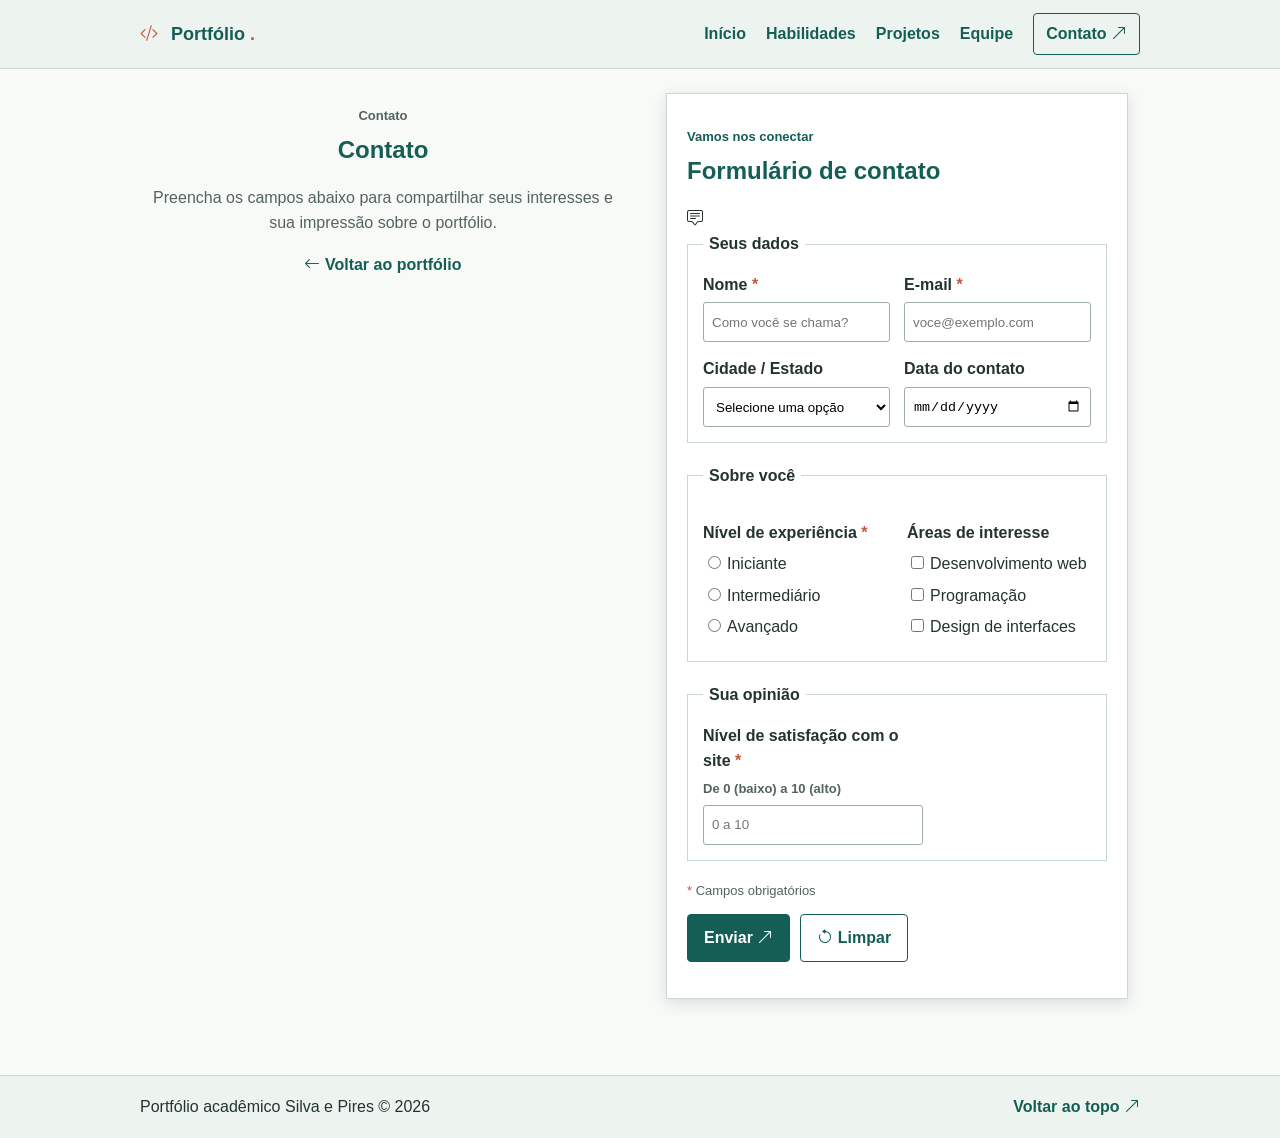
==== commit 3120002c: "refactor: add team section with contact information and update footer text" ====
--- a/contato.html
+++ b/contato.html
@@ -4,7 +4,7 @@
 	<meta charset="UTF-8">
 	<meta name="viewport" content="width=device-width, initial-scale=1.0">
 	<meta name="description" content="Entre em contato pelo portfólio acadêmico de Análise e Desenvolvimento de Sistemas.">
-	<title>Contato | Seu Nome Completo</title>
+	<title>Contato | Silva e Pires</title>
 	<link rel="stylesheet" href="https://cdn.jsdelivr.net/npm/bootstrap-icons@1.11.3/font/bootstrap-icons.min.css" referrerpolicy="no-referrer">
 	<link rel="stylesheet" href="css/estilo.css">
 </head>
@@ -19,6 +19,7 @@
 				<a href="index.html">Início</a>
 				<a href="index.html#secao-habilidades">Habilidades</a>
 				<a href="index.html#secao-projetos">Projetos</a>
+				<a href="index.html#secao-equipe">Equipe</a>
 				<a class="nav-contact" href="contato.html" aria-current="page">Contato <i class="bi bi-arrow-up-right" aria-hidden="true"></i></a>
 			</nav>
 		</div>
@@ -110,10 +111,8 @@
 
 	<footer class="site-footer">
 		<div class="content-width footer-inner">
-			<p>Feito com intenção <span>© 2026</span></p>
+			<p>Portfólio acadêmico Silva e Pires <span>© 2026</span></p>
 			<div class="footer-links">
-				<a href="https://github.com/" target="_blank" rel="noopener noreferrer" aria-label="GitHub"><i class="bi bi-github" aria-hidden="true"></i></a>
-				<a href="https://www.linkedin.com/" target="_blank" rel="noopener noreferrer" aria-label="LinkedIn"><i class="bi bi-linkedin" aria-hidden="true"></i></a>
 				<a class="back-to-top" href="#top">Voltar ao topo <i class="bi bi-arrow-up-right" aria-hidden="true"></i></a>
 			</div>
 		</div>
--- a/css/estilo.css
+++ b/css/estilo.css
@@ -167,30 +167,31 @@
 	font-weight: bold;
 }
 
-.profile-figure {
-	width: min(100%, 300px);
-	margin: 24px auto 0;
-}
-
-.profile-frame {
-	padding: 10px;
-	border: 2px solid var(--cor-principal);
-	background: var(--cor-suave);
-}
-
-.profile-frame img {
+.student-photos {
+	display: grid;
+	grid-template-columns: repeat(2, minmax(0, 240px));
+	justify-content: center;
+	gap: 24px;
+	margin: 24px auto;
+}
+
+.student-profile {
+	margin: 0;
+	padding: 8px;
+	border: 1px solid var(--cor-borda);
+	background: white;
+}
+
+.student-profile img {
 	width: 100%;
+	height: auto;
 	display: block;
-	border: 3px solid white;
-}
-
-.profile-mark {
-	display: none;
-}
-
-.profile-figure figcaption {
-	margin-top: 8px;
-	color: #53635f;
+	border: 1px solid var(--cor-borda);
+}
+
+.student-profile figcaption {
+	margin-top: 6px;
+	text-align: center;
 }
 
 .scroll-cue {
@@ -304,6 +305,47 @@
 	color: #53635f;
 }
 
+.team-contacts {
+	padding: 28px 0;
+	background: var(--cor-suave);
+}
+
+.team-contact-grid {
+	display: grid;
+	grid-template-columns: repeat(2, minmax(0, 1fr));
+	gap: 20px;
+}
+
+.contact-person {
+	margin: 0;
+	padding: 18px;
+	border: 1px solid var(--cor-borda);
+	background: white;
+}
+
+.contact-person .eyebrow {
+	margin-bottom: 8px;
+}
+
+.contact-person h3 {
+	margin: 0 0 16px;
+	font-size: 18px;
+	word-break: break-word;
+}
+
+.person-links {
+	display: flex;
+	flex-wrap: wrap;
+	gap: 10px 18px;
+}
+
+.person-links a {
+	display: inline-flex;
+	align-items: center;
+	gap: 7px;
+	font-weight: bold;
+}
+
 .site-footer {
 	padding: 18px 0;
 	border-top: 1px solid var(--cor-borda);
@@ -434,9 +476,14 @@
 		gap: 12px;
 	}
 
+	.student-photos {
+		gap: 16px;
+	}
+
 	.about-grid,
 	.skills-grid,
 	.media-section,
+	.team-contact-grid,
 	.contact-main,
 	.form-grid,
 	.choice-fieldset {
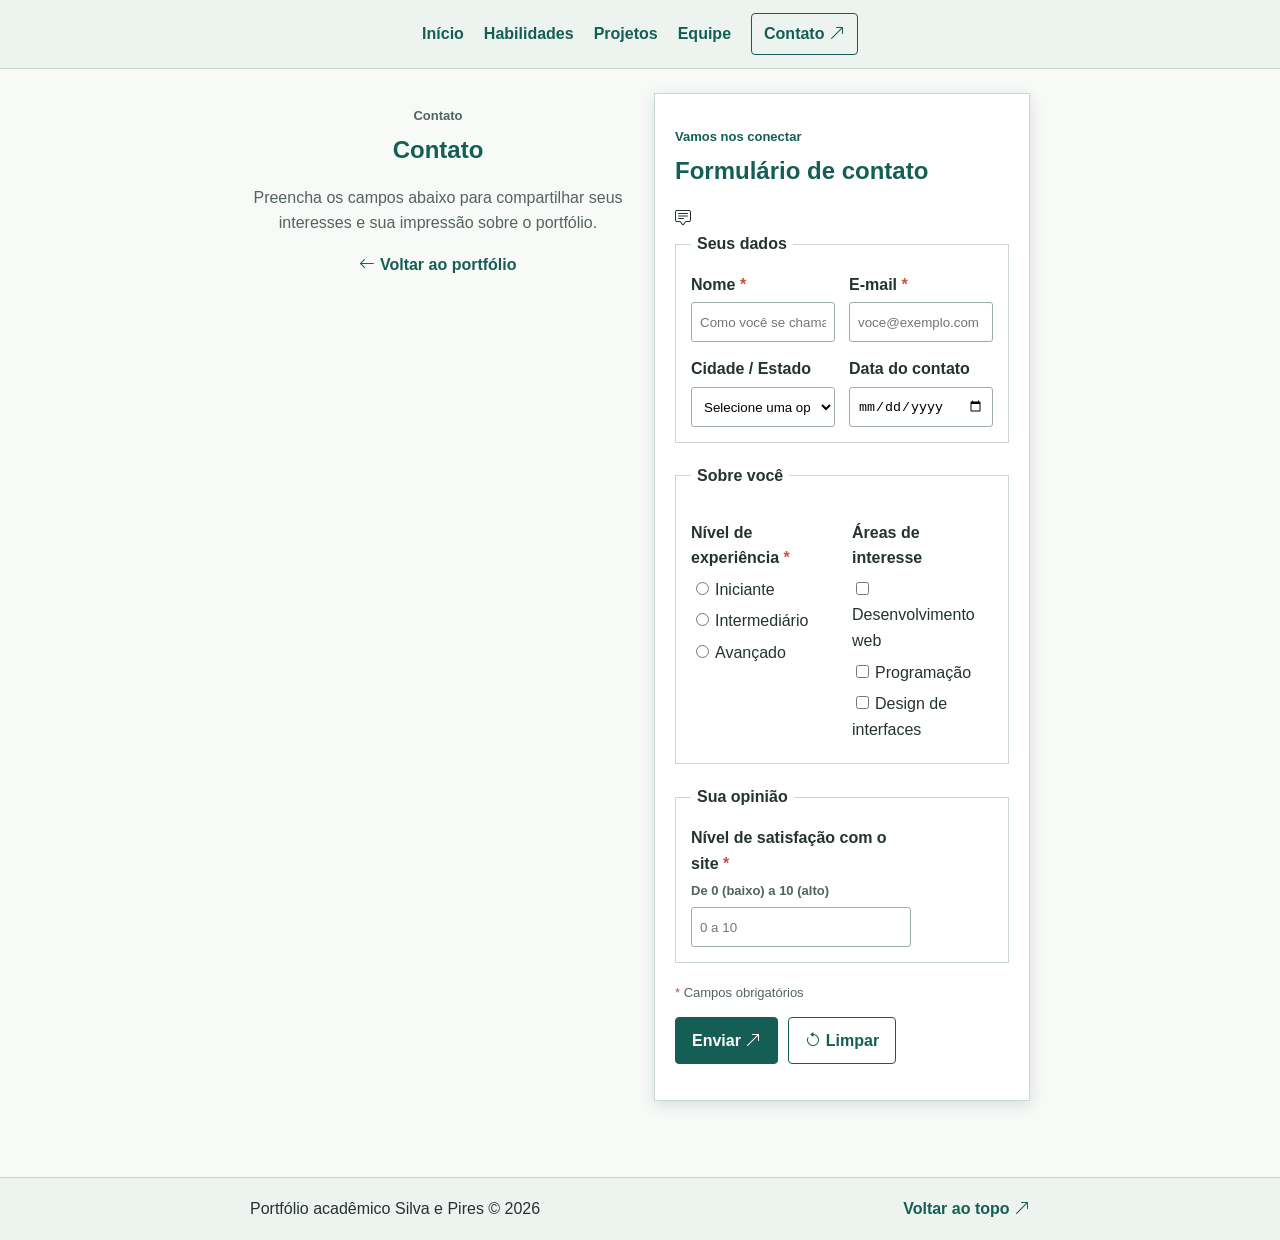
==== commit 6ec633e3: "refactor: simplify header layout and adjust content width for better responsiveness" ====
--- a/contato.html
+++ b/contato.html
@@ -4,17 +4,13 @@
 	<meta charset="UTF-8">
 	<meta name="viewport" content="width=device-width, initial-scale=1.0">
 	<meta name="description" content="Entre em contato pelo portfólio acadêmico de Análise e Desenvolvimento de Sistemas.">
-	<title>Contato | Silva e Pires</title>
+	<title>Contato</title>
 	<link rel="stylesheet" href="https://cdn.jsdelivr.net/npm/bootstrap-icons@1.11.3/font/bootstrap-icons.min.css" referrerpolicy="no-referrer">
 	<link rel="stylesheet" href="css/estilo.css">
 </head>
 <body id="top" class="contact-page">
 	<header class="site-header">
 		<div class="header-inner">
-			<a class="brand" href="index.html" aria-label="Página inicial">
-				<span class="brand-icon"><i class="bi bi-code-slash" aria-hidden="true"></i></span>
-				<span>Portfólio <span class="brand-dot">.</span></span>
-			</a>
 			<nav class="main-nav" aria-label="Navegação principal">
 				<a href="index.html">Início</a>
 				<a href="index.html#secao-habilidades">Habilidades</a>
--- a/css/estilo.css
+++ b/css/estilo.css
@@ -33,7 +33,7 @@
 
 .content-width,
 .header-inner {
-	width: min(100% - 36px, 1000px);
+	width: min(100% - 500px);
 	margin: 0 auto;
 }
 
@@ -46,7 +46,7 @@
 	min-height: 68px;
 	display: flex;
 	align-items: center;
-	justify-content: space-between;
+	justify-content: center;
 	gap: 20px;
 }
 
@@ -171,6 +171,7 @@
 	display: grid;
 	grid-template-columns: repeat(2, minmax(0, 240px));
 	justify-content: center;
+	align-items: start;
 	gap: 24px;
 	margin: 24px auto;
 }
@@ -184,9 +185,11 @@
 
 .student-profile img {
 	width: 100%;
-	height: auto;
+	aspect-ratio: 4 / 5;
 	display: block;
 	border: 1px solid var(--cor-borda);
+	object-fit: cover;
+	object-position: center;
 }
 
 .student-profile figcaption {
@@ -213,6 +216,10 @@
 	grid-template-columns: 1fr 1fr;
 	gap: 28px;
 	align-items: start;
+}
+
+.skills-grid {
+	align-items: stretch;
 }
 
 .section-heading-row {
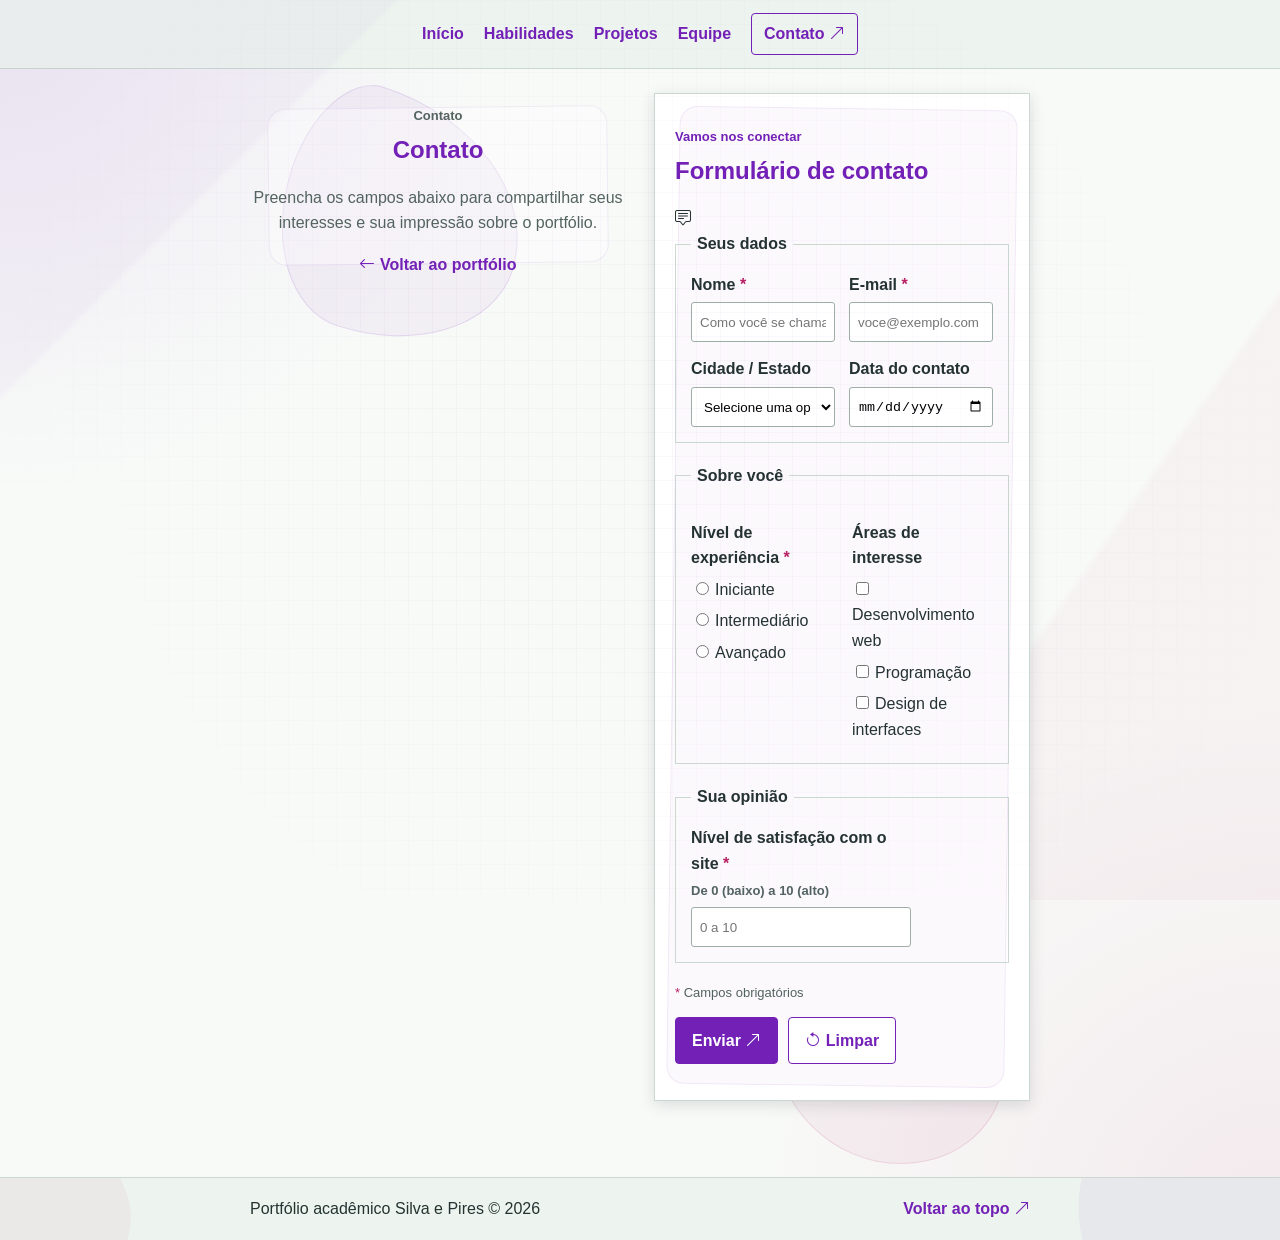
==== commit 578c2c94: "refactor: enhance contact form functionality and improve header layout for better user experience" ====
--- a/contato.html
+++ b/contato.html
@@ -91,13 +91,13 @@
 					<label class="form-field satisfaction-field">
 						<span>Nível de satisfação com o site <span class="required-mark">*</span></span>
 						<span class="range-hint">De 0 (baixo) a 10 (alto)</span>
-						<input type="number" name="satisfacao" min="0" max="10" placeholder="0 a 10" required>
+						<input type="number" name="satisfacao" min="0" max="10" step="1" placeholder="0 a 10" required>
 					</label>
 				</fieldset>
 
 				<p class="form-note"><span class="required-mark">*</span> Campos obrigatórios</p>
 				<div class="form-actions">
-					<button class="button button-primary" type="submit" disabled>Enviar <i class="bi bi-arrow-up-right" aria-hidden="true"></i></button>
+					<button class="button button-primary" type="submit">Enviar <i class="bi bi-arrow-up-right" aria-hidden="true"></i></button>
 					<button class="button button-reset" type="reset"><i class="bi bi-arrow-counterclockwise" aria-hidden="true"></i> Limpar</button>
 				</div>
 				<p class="form-feedback" id="mensagem-formulario" role="status" aria-live="polite"></p>
@@ -116,7 +116,6 @@
 	<script>
 		const contactForm = document.querySelector('#form-contato');
 		const feedback = document.querySelector('#mensagem-formulario');
-		contactForm.querySelector('button[type="submit"]').disabled = false;
 
 		contactForm.addEventListener('submit', (event) => {
 			event.preventDefault();
--- a/css/estilo.css
+++ b/css/estilo.css
@@ -1,6 +1,6 @@
 :root {
-	--cor-principal: #155e55;
-	--cor-destaque: #c6533e;
+	--cor-principal: #7220B6;
+	--cor-destaque: #B62063;
 	--cor-texto: #243331;
 	--cor-suave: #edf4ef;
 	--cor-borda: #cbd8d1;
@@ -15,11 +15,40 @@
 }
 
 body {
+	position: relative;
 	margin: 0;
-	background: #f8faf8;
+	background:
+		radial-gradient(circle at top left, rgba(114, 32, 182, 0.08), transparent 28%),
+		radial-gradient(circle at bottom right, rgba(182, 32, 99, 0.08), transparent 30%),
+		#f8faf8;
 	color: var(--cor-texto);
 	font-family: Arial, sans-serif;
 	line-height: 1.6;
+	overflow-x: hidden;
+}
+
+body::before {
+	content: "";
+	position: fixed;
+	inset: 0;
+	background:
+		linear-gradient(135deg, rgba(114, 32, 182, 0.03) 0 18%, transparent 18.5% 100%),
+		linear-gradient(305deg, rgba(182, 32, 99, 0.035) 0 22%, transparent 22.5% 100%);
+	pointer-events: none;
+	z-index: 0;
+}
+
+body::after {
+	content: "";
+	position: fixed;
+	inset: 0;
+	background-image:
+		linear-gradient(rgba(114, 32, 182, 0.03) 1px, transparent 1px),
+		linear-gradient(90deg, rgba(114, 32, 182, 0.03) 1px, transparent 1px);
+	background-size: 24px 24px;
+	mask-image: radial-gradient(circle at center, black 25%, transparent 85%);
+	pointer-events: none;
+	z-index: 0;
 }
 
 a {
@@ -85,11 +114,59 @@
 }
 
 main {
+	position: relative;
 	padding-top: 28px;
+	isolation: isolate;
+}
+
+main::before {
+	content: "";
+	position: absolute;
+	left: 4%;
+	top: 30px;
+	width: 240px;
+	height: 240px;
+	background: rgba(114, 32, 182, 0.05);
+	border: 1px solid rgba(114, 32, 182, 0.12);
+	border-radius: 26% 74% 62% 38% / 44% 56% 44% 56%;
+	transform: rotate(18deg);
+	z-index: -1;
+}
+
+main::after {
+	content: "";
+	position: absolute;
+	right: 4%;
+	bottom: 10px;
+	width: 220px;
+	height: 220px;
+	background: rgba(182, 32, 99, 0.05);
+	border: 1px solid rgba(182, 32, 99, 0.12);
+	border-radius: 52% 48% 43% 57% / 41% 62% 38% 59%;
+	transform: rotate(-12deg);
+	z-index: -1;
 }
 
 section {
+	position: relative;
 	margin: 0 auto 36px;
+	isolation: isolate;
+}
+
+section::before {
+	content: "";
+	position: absolute;
+	inset: 14px 18px 14px 18px;
+	background: rgba(255, 255, 255, 0.32);
+	border: 1px solid rgba(114, 32, 182, 0.08);
+	border-radius: 18px;
+	transform: rotate(-0.7deg);
+	z-index: -1;
+}
+
+section:nth-of-type(even)::before {
+	transform: rotate(0.8deg);
+	background: rgba(114, 32, 182, 0.025);
 }
 
 h1,
@@ -110,8 +187,30 @@
 	text-align: center;
 }
 
-.hero h2 {
+.header-stack {
+	flex-direction: column;
+	gap: 12px;
+	padding: 16px 0;
+	text-align: center;
+}
+
+.header-title .eyebrow {
+	margin: 0 0 4px;
+}
+
+.header-title .page-title {
+	margin: 0 auto 6px;
+	font-size: 28px;
+}
+
+.header-title h2 {
+	margin: 0;
 	font-size: 20px;
+}
+
+.social-icon {
+	font-size: 20px;
+	line-height: 1;
 }
 
 .eyebrow {
@@ -149,7 +248,7 @@
 }
 
 .button:hover {
-	background: #0e4942;
+	background: #B62063;
 	color: white;
 }
 
@@ -187,7 +286,7 @@
 	width: 100%;
 	aspect-ratio: 4 / 5;
 	display: block;
-	border: 1px solid var(--cor-borda);
+	border: 3px double var(--cor-principal);
 	object-fit: cover;
 	object-position: center;
 }
@@ -266,6 +365,7 @@
 	width: 100%;
 	min-width: 600px;
 	border-collapse: collapse;
+	border: 2px solid var(--cor-principal);
 	text-align: left;
 }
 
@@ -283,6 +383,15 @@
 thead,
 tfoot {
 	background: var(--cor-suave);
+}
+
+thead th {
+	border-bottom: 2px solid var(--cor-principal);
+}
+
+tfoot th,
+tfoot td {
+	border-top: 2px solid var(--cor-principal);
 }
 
 .project-status {
@@ -354,9 +463,35 @@
 }
 
 .site-footer {
+	position: relative;
 	padding: 18px 0;
 	border-top: 1px solid var(--cor-borda);
 	background: var(--cor-suave);
+	overflow: hidden;
+}
+
+.site-footer::before {
+	content: "";
+	position: absolute;
+	right: -40px;
+	bottom: -80px;
+	width: 240px;
+	height: 240px;
+	background: rgba(114, 32, 182, 0.06);
+	border-radius: 32% 68% 60% 40% / 50% 42% 58% 50%;
+	transform: rotate(18deg);
+}
+
+.site-footer::after {
+	content: "";
+	position: absolute;
+	left: -50px;
+	top: -50px;
+	width: 180px;
+	height: 180px;
+	background: rgba(182, 32, 99, 0.05);
+	border-radius: 62% 38% 56% 44% / 47% 53% 47% 53%;
+	transform: rotate(-18deg);
 }
 
 .footer-inner {
